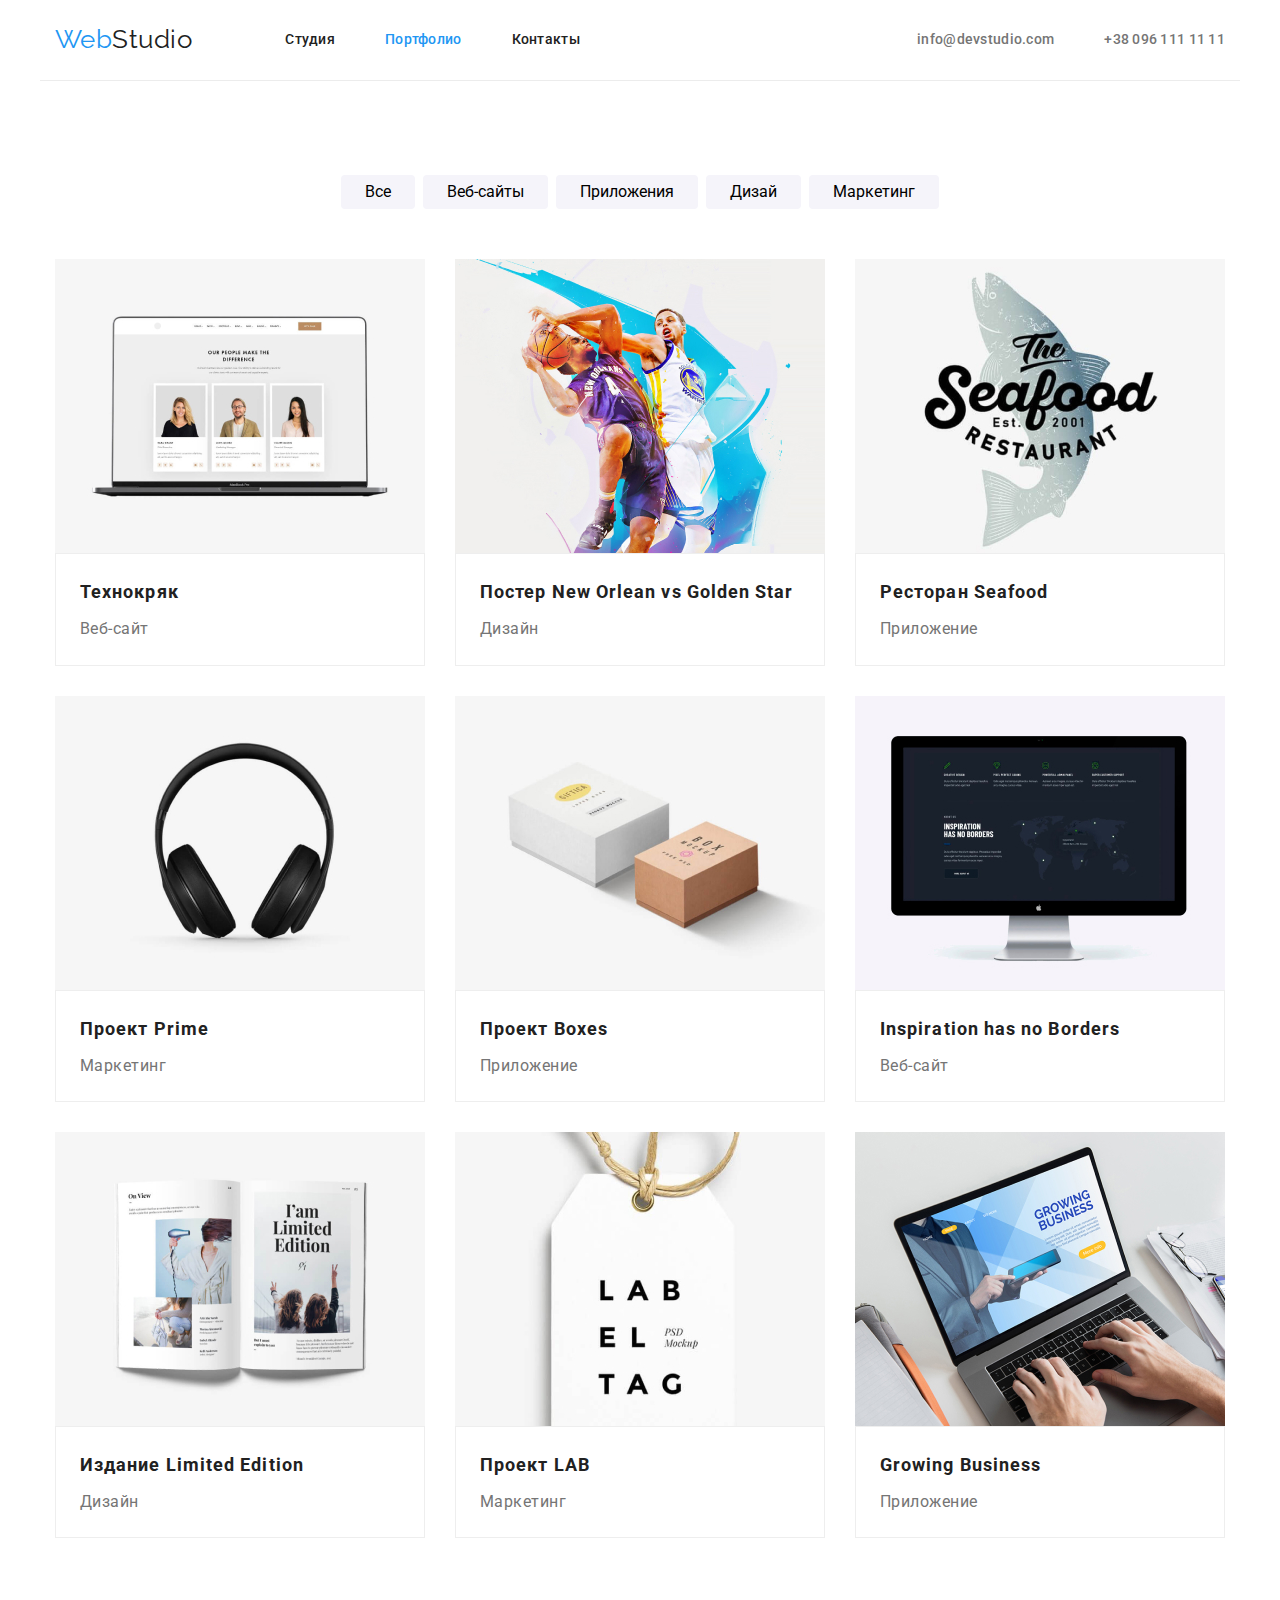
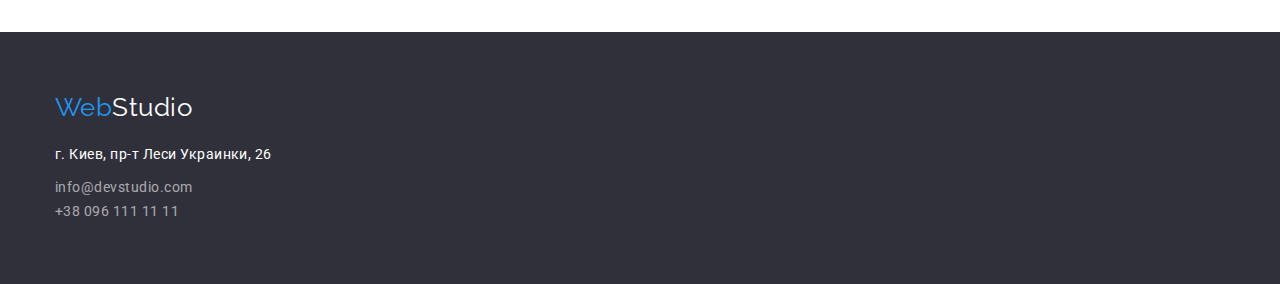
==== portfolio.html @ 2cdace1d "изменила герой, переделала портфолио" ====
<!DOCTYPE html>
<html lang="ru">
<head>
    <meta charset="UTF-8">
    <meta name="viewport" content="width=device-width, initial-scale=1.0">
    <title>WebStudio</title>
    <link rel="preconnect" href="https://fonts.gstatic.com">
    <link
        href="https://fonts.googleapis.com/css2?family=Raleway:wght@700&family=Roboto:wght@400;500;700;900&display=swap"
        rel="stylesheet">
    <link rel="stylesheet" href="./css/modern-normalize.css">
    <link rel="stylesheet" href="css/styles.css">
</head>
<body>
    <header>
        <div class="container page-header">
            <nav class="nav">
                <a href="./index.html" class="nav-logo"><span class="logo-part">Web</span>Studio</a>
                <ul class="nav-list">
                    <li class="element-nav"><a href="./index.html" class="nav-items">Студия</a></li>
                    <li class="element-nav"><a href="./portfolio.html" class="nav-items current">Портфолио</a></li>
                    <li class="element-nav"><a href="" class="nav-items">Контакты</a></li>
                </ul>
            </nav>
            <ul class="nav-list">
                <li class="element-nav"><a href="mailto:info@devstudio.com"
                        class="nav-items contacts">info@devstudio.com</a></li>
                <li class="element-nav"><a href="tel:+380961111111" class="nav-items contacts">+38 096 111 11 11</a></li>
            </ul>
        </div>
    </header>
    <main>
        <section class="all-section">
            <!--Кнопки-->
            <div class="container">
                <h1 class="visually-hidden">Примеры работ</h1>
                <ul class="btn">
                    <li class="btn-item">
                        <button type="button" class="button">Все</button>
                    </li>
                    <li class="btn-item">
                        <button type="button" class="button">Веб-сайты</button>
                    </li>
                    <li class="btn-item">
                        <button type="button" class="button">Приложения</button>
                    </li>
                    <li class="btn-item">
                        <button type="button" class="button">Дизай</button>
                    </li>
                    <li class="btn-item">
                        <button type="button" class="button">Маркетинг</button>
                    </li>
                </ul>

            <!--Примеры работ-->
                <ul class="examples">
                    <li class="item">
                        <a href="">
                            <div class="examples-thumb">
                                <img src="./images/portfolio/img1.jpg" alt="Технокряк" width="370">
                            </div> 
                            <div class="examples-content">
                                <h2 class="examples-heading">Технокряк</h2>
                                <p class="examples-text">Веб-сайт</p>
                            </div>
                        </a>
                    </li>
                    <li class="item">
                        <a href="">
                            <div class="examples-thumb">
                                <img src="./images/portfolio/img2.jpg" alt="Постер New Orlean vs Golden Star" width="370">
                            </div> 
                            <div class="examples-content">
                                <h2 class="examples-heading">Постер New Orlean vs Golden Star</h2>
                                <p class="examples-text">Дизайн</p>
                            </div>
                        </a>
                    </li>
                    <li class="item">
                        <a href="">
                            <div class="examples-thumb">
                                <img src="./images/portfolio/img3.jpg" alt="Ресторан Seafood" width="370">
                            </div> 
                            <div class="examples-content">
                                <h2 class="examples-heading">Ресторан Seafood</h2>
                                <p class="examples-text">Приложение</p>
                            </div>
                        </a>
                    </li>
                    <li class="item">
                        <a href="">
                            <div class="examples-thumb">
                                <img src="./images/portfolio/img4.jpg" alt="Проект Prime" width="370">
                            </div> 
                            <div class="examples-content">
                                <h2 class="examples-heading">Проект Prime</h2>
                                <p class="examples-text">Маркетинг</p>
                            </div>
                        </a>
                    </li>
                    <li class="item">
                        <a href="">
                            <div class="examples-thumb">
                                <img src="./images/portfolio/img5.jpg" alt="Проект Boxes" width="370">
                            </div> 
                            <div class="examples-content">
                                <h2 class="examples-heading">Проект Boxes</h2>
                                <p class="examples-text">Приложение</p>
                            </div>
                        </a>
                    </li>
                    <li class="item">
                        <a href="">
                            <div class="examples-thumb">
                                <img src="./images/portfolio/img6.jpg" alt="Inspiration has no Borders" width="370">
                            </div> 
                            <div class="examples-content">
                                <h2 class="examples-heading">Inspiration has no Borders</h2>
                                <p class="examples-text">Веб-сайт</p>
                            </div>
                        </a>
                    </li>
                    <li class="item">
                        <a href="">
                            <div class="examples-thumb">
                                <img src="./images/portfolio/img7.jpg" alt="Издание Limited Edition" width="370">
                            </div> 
                            <div class="examples-content">
                                <h2 class="examples-heading">Издание Limited Edition</h2>
                                <p class="examples-text">Дизайн</p>
                            </div>
                        </a>
                    </li>
                    <li class="item">
                        <a href="">
                            <div class="examples-thumb">
                                <img src="./images/portfolio/img8.jpg" alt="Проект LAB" width="370">
                            </div> 
                            <div class="examples-content">
                                <h2 class="examples-heading">Проект LAB</h2>
                                <p class="examples-text">Маркетинг</p>
                            </div>
                        </a>
                    </li>
                    <li class="item">
                        <a href="">
                            <div class="examples-thumb">
                                <img src="./images/portfolio/img9.jpg" alt="Growing Business" width="370">
                            </div> 
                            <div class="examples-content">
                                <h2 class="examples-heading">Growing Business</h2>
                                <p class="examples-text">Приложение</p>
                            </div>
                        </a>
                    </li>
                </ul>
            </div>
        </section>
    </main>
    <footer class="footer">
        <div class="container">
            <a href="" class="footer-logo"><span class="logo-part">Web</span>Studio</a>
            <address class="footer-address">
                <p>г. Киев, пр-т Леси Украинки, 26</p>
                <ul>
                    <li><a href="mailto:info@devstudio.com" class="footer-contacts first">info@devstudio.com</a></li>
                    <li><a href="tel:+380961111111" class="footer-contacts">+38 096 111 11 11</a></li>
                </ul>
            </address>
        </div>
    </footer>
</body>
</html>
---- css/styles.css ----
:root {
  --primary-text-color: rgb(33, 33, 33);
  --logo-text-color: rgb(33, 150, 243);
  --secondary-text-color: rgb(0, 0, 0);
  --paragraph-text-color: rgb(117, 117, 117);
  --white-text-color: rgb(255, 255, 255);
  --white-text-color-op: rgba(255, 255, 255, 0.6);
  --gray-button-portfolio: rgb(245, 244, 250);
  --hero-footer-main-page: rgb(47, 48, 58);
  --examples-gap: 30px;
}

body {
  color: var(--primary-text-color);
  background-color: var(--white-text-color);

  font-family: Roboto, sans-serif;
  letter-spacing: 0.03em;
}

a {
  text-decoration: none;
}

ul {
  list-style: none;
  margin: 0;
  padding: 0;
}

h1,
h2,
h3,
h4,
h5,
h6,
p {
  margin: 0;
}

h3 {
  font-weight: 700;
}

img {
  display: block;
  max-width: 100%;
}

/* CONTAINER */
.container {
  max-width: 1200px;
  margin: 0 auto;
  padding: 0 15px;
}

.all-section {
  padding-top: 94px;
  padding-bottom: 94px;
}

/* HEADER */
.page-header {
  display: flex;
  align-items: center;
  justify-content: space-between;
  border-bottom: 1px solid #ececec;
}

.nav {
  display: flex;
}

/* Оформление логотипа в шапке */
.nav-logo {
  padding-top: 24px;
  padding-bottom: 25px;
  margin-right: 93px;

  color: var(--primary-text-color);
  font-family: Raleway, sans-serif;

  font-size: 26px;
  line-height: 1.19;
}

.logo-part {
  color: var(--logo-text-color);
}

/* Оформление ссылок навигации */
.nav-list {
  display: flex;
}

.element-nav:not(:last-child) {
  margin-right: 50px;
}

.nav-items {
  display: block;
  padding-top: 32px;
  padding-bottom: 32px;

  color: var(--primary-text-color);

  font-weight: 500;
  font-size: 14px;
  line-height: 1.14;
  letter-spacing: 0.02em;
}

.nav-items:hover,
.nav-items:focus {
  color: var(--logo-text-color);
}

.nav-items.current {
  color: var(--logo-text-color);
}

/* Контакты в шапке */
.contacts {
  color: var(--paragraph-text-color);
}

.contacts:hover,
.contacts:focus {
  color: var(--logo-text-color);
}

/* Оформление героя */
.hero {
  min-width: 1600px;
  padding-top: 200px;
  padding-bottom: 200px;
  text-align: center;

  background-color: var(--hero-footer-main-page);
}

.page-hero {
  display: block;
  max-width: 700px;
  margin: 0 auto;
}

.hero-heading {
  margin-bottom: 40px;

  color: var(--white-text-color);

  font-weight: 900;
  font-size: 44px;
  line-height: 1.36;
  letter-spacing: 0.06em;
  text-transform: uppercase;
}

/* Оформление кнопки */
.hero-button {
  display: block;
  width: 200px;
  padding: 10px 32px;
  margin: 0 auto;

  color: var(--white-text-color);
  background-color: var(--logo-text-color);

  font-weight: 700;
  font-size: 16px;
  line-height: 1.9;
  letter-spacing: 0.03em;
  border-radius: 4px;
}

.hero-button:hover,
.hero-button:focus {
  color: var(--white-text-color-op);
}

/* Преимушества */
.features {
  padding-top: 94px;
}

.visually-hidden {
  position: absolute;
  width: 1px;
  height: 1px;
  margin: -1px;
  border: 0;
  padding: 0;
  white-space: nowrap;
  clip-path: inset(100%);
  clip: rect(0 0 0 0);
  overflow: hidden;
}

.features-list {
  display: flex;
}

.features-heading {
  margin-bottom: 10px;
  font-size: 14px;
  line-height: 1.14;
  text-transform: uppercase;
}

.features-items {
  display: flex;
  width: 270px;

  color: var(--paragraph-text-color);
  font-size: 14px;
  line-height: 1.71;
}

.features-element:not(:last-child),
.works-item:not(:last-child),
.team-element:not(:last-child) {
  margin-right: 30px;
}

/* Чем мы занимаемся */

.works-heading {
  margin-bottom: 50px;

  font-weight: 700;
  font-size: 36px;
  line-height: 1.17;
  text-align: center;
}

.works-img,
.works-item,
.team-list {
  display: flex;
}

/* Team */

.team {
  background-color: var(--gray-button-portfolio);
}

.team-element {
  text-align: center;
  background-color: var(--white-text-color);
}

.team h3 {
  margin-bottom: 10px;
  font-weight: 500;
}

.container-team {
  padding: 30px 30px;

  font-size: 16px;
  line-height: 1.19;
}

.team-text {
  color: var(--paragraph-text-color);
}

/* Оформление футера */
.footer {
  padding-top: 60px;
  padding-bottom: 60px;

  background-color: var(--hero-footer-main-page);
}

.footer-logo {
  display: block;
  margin-bottom: 20px;

  font-family: Raleway, sans-serif;

  color: var(--white-text-color);
  font-size: 26px;
  line-height: 1.19;
}

.footer-address {
  color: var(--white-text-color);

  font-size: 14px;
  line-height: 1.71;
}

.footer-address p,
.footer-item:first-child {
  margin-bottom: 9px;
}

.footer-address .footer-contacts {
  display: block;

  color: var(--white-text-color-op);
  font-style: normal;
}

/* Оформиление портфолио  */

.examples {
  display: flex;
  flex-wrap: wrap;
  margin-right: calc(-1 * var(--examples-gap));
  margin-bottom: calc(-1 * var(--examples-gap));
}

.examples > .item {
  flex-basis: calc(100% / 3 - var(--examples-gap));
  margin-right: var(--examples-gap);
  margin-bottom: var(--examples-gap);
}

.examples-content {
  padding: 20px 24px;
  border: 1px solid #eeeeee;
  box-shadow: 0px 4px 4px 0px 0, 0, 0, 0, 25;
}

.examples-heading {
  margin-bottom: 4px;

  color: var(--primary-text-color);

  font-weight: 700;
  font-size: 18px;
  line-height: 2;

  letter-spacing: 0.06em;
}

.examples-text {
  color: var(--paragraph-text-color);

  font-size: 16px;
  line-height: 1.9;
}

/* Оформиление кнопок в портфолио */

.btn {
  display: flex;
  justify-content: center;
  padding-bottom: 50px;
}

.btn-item:not(:last-child) {
  margin-right: 8px;
}

.btn .button {
  padding: 6px 22px;

  background-color: var(--gray-button-portfolio);
  border-color: transparent;
  border-radius: 4px;
}

.btn .button:hover,
.btn .button:focus {
  color: var(--white-text-color);
  background-color: var(--logo-text-color);
}

/* сетка */
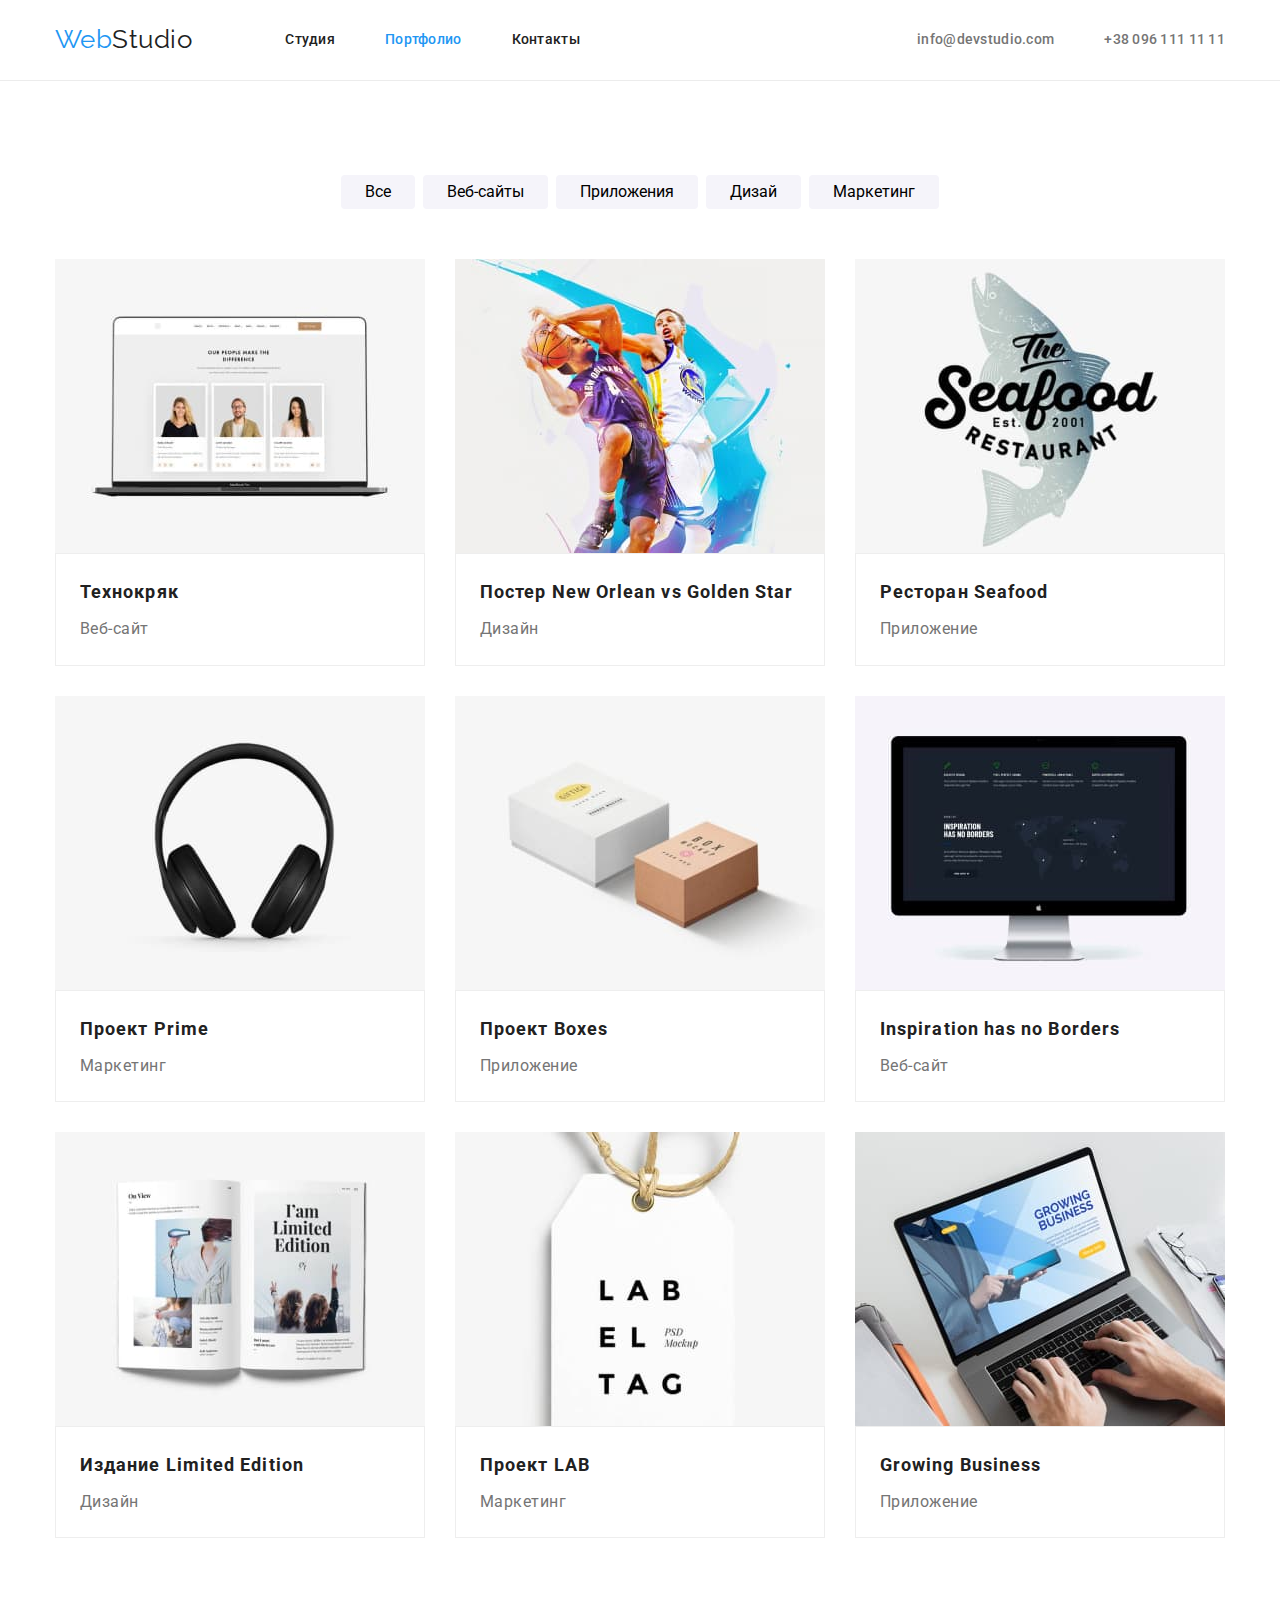
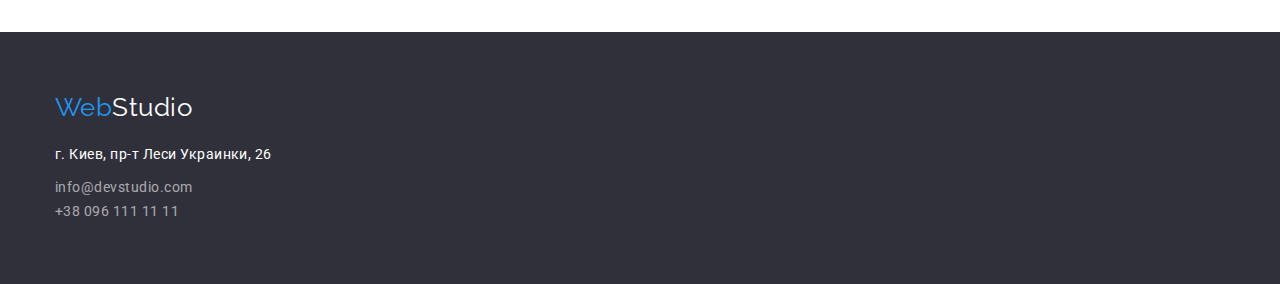
==== commit 7cf0659f: "сделала спрайт" ====
--- a/portfolio.html
+++ b/portfolio.html
@@ -56,9 +56,7 @@
                 <ul class="examples">
                     <li class="item">
                         <a href="">
-                            <div class="examples-thumb">
                                 <img src="./images/portfolio/img1.jpg" alt="Технокряк" width="370">
-                            </div> 
                             <div class="examples-content">
                                 <h2 class="examples-heading">Технокряк</h2>
                                 <p class="examples-text">Веб-сайт</p>
@@ -67,9 +65,7 @@
                     </li>
                     <li class="item">
                         <a href="">
-                            <div class="examples-thumb">
                                 <img src="./images/portfolio/img2.jpg" alt="Постер New Orlean vs Golden Star" width="370">
-                            </div> 
                             <div class="examples-content">
                                 <h2 class="examples-heading">Постер New Orlean vs Golden Star</h2>
                                 <p class="examples-text">Дизайн</p>
@@ -78,9 +74,7 @@
                     </li>
                     <li class="item">
                         <a href="">
-                            <div class="examples-thumb">
                                 <img src="./images/portfolio/img3.jpg" alt="Ресторан Seafood" width="370">
-                            </div> 
                             <div class="examples-content">
                                 <h2 class="examples-heading">Ресторан Seafood</h2>
                                 <p class="examples-text">Приложение</p>
@@ -89,9 +83,7 @@
                     </li>
                     <li class="item">
                         <a href="">
-                            <div class="examples-thumb">
                                 <img src="./images/portfolio/img4.jpg" alt="Проект Prime" width="370">
-                            </div> 
                             <div class="examples-content">
                                 <h2 class="examples-heading">Проект Prime</h2>
                                 <p class="examples-text">Маркетинг</p>
@@ -100,9 +92,7 @@
                     </li>
                     <li class="item">
                         <a href="">
-                            <div class="examples-thumb">
                                 <img src="./images/portfolio/img5.jpg" alt="Проект Boxes" width="370">
-                            </div> 
                             <div class="examples-content">
                                 <h2 class="examples-heading">Проект Boxes</h2>
                                 <p class="examples-text">Приложение</p>
@@ -111,9 +101,7 @@
                     </li>
                     <li class="item">
                         <a href="">
-                            <div class="examples-thumb">
                                 <img src="./images/portfolio/img6.jpg" alt="Inspiration has no Borders" width="370">
-                            </div> 
                             <div class="examples-content">
                                 <h2 class="examples-heading">Inspiration has no Borders</h2>
                                 <p class="examples-text">Веб-сайт</p>
@@ -122,9 +110,7 @@
                     </li>
                     <li class="item">
                         <a href="">
-                            <div class="examples-thumb">
                                 <img src="./images/portfolio/img7.jpg" alt="Издание Limited Edition" width="370">
-                            </div> 
                             <div class="examples-content">
                                 <h2 class="examples-heading">Издание Limited Edition</h2>
                                 <p class="examples-text">Дизайн</p>
@@ -133,9 +119,7 @@
                     </li>
                     <li class="item">
                         <a href="">
-                            <div class="examples-thumb">
                                 <img src="./images/portfolio/img8.jpg" alt="Проект LAB" width="370">
-                            </div> 
                             <div class="examples-content">
                                 <h2 class="examples-heading">Проект LAB</h2>
                                 <p class="examples-text">Маркетинг</p>
@@ -144,9 +128,7 @@
                     </li>
                     <li class="item">
                         <a href="">
-                            <div class="examples-thumb">
                                 <img src="./images/portfolio/img9.jpg" alt="Growing Business" width="370">
-                            </div> 
                             <div class="examples-content">
                                 <h2 class="examples-heading">Growing Business</h2>
                                 <p class="examples-text">Приложение</p>
--- a/css/styles.css
+++ b/css/styles.css
@@ -60,11 +60,14 @@
 }
 
 /* HEADER */
+header {
+  border-bottom: 1px solid #ececec;
+}
+
 .page-header {
   display: flex;
   align-items: center;
   justify-content: space-between;
-  border-bottom: 1px solid #ececec;
 }
 
 .nav {
@@ -98,7 +101,8 @@
 }
 
 .nav-items {
-  display: block;
+  display: flex;
+  align-items: center;
   padding-top: 32px;
   padding-bottom: 32px;
 
@@ -129,9 +133,29 @@
   color: var(--logo-text-color);
 }
 
+.icon-contacts {
+  margin-right: 10px;
+}
+
+.icon-contacts:hover,
+.icon-contacts:focus {
+  fill: currentColor;
+}
+
 /* Оформление героя */
 .hero {
-  min-width: 1600px;
+  max-width: 1600px;
+  height: 600px;
+  margin: 0 auto;
+  background-image: linear-gradient(
+      to right,
+      rgba(47, 48, 58, 0.4),
+      rgba(47, 48, 58, 0.4)
+    ),
+    url(../images/main/hero-img.jpg);
+  background-repeat: no-repeat;
+  background-position: center;
+  background-size: cover;
   padding-top: 200px;
   padding-bottom: 200px;
   text-align: center;
@@ -247,6 +271,7 @@
 }
 
 .team-element {
+  width: 270px;
   text-align: center;
   background-color: var(--white-text-color);
 }
@@ -320,6 +345,12 @@
   margin-bottom: var(--examples-gap);
 }
 
+.examples > .item:hover,
+.examples > .item:focus {
+  box-shadow: 0px 1px 1px rgba(0, 0, 0, 0.12), 0px 4px 4px rgba(0, 0, 0, 0.06),
+    1px 4px 6px rgba(0, 0, 0, 0.16);
+}
+
 .examples-content {
   padding: 20px 24px;
   border: 1px solid #eeeeee;
@@ -350,7 +381,7 @@
 .btn {
   display: flex;
   justify-content: center;
-  padding-bottom: 50px;
+  margin-bottom: 50px;
 }
 
 .btn-item:not(:last-child) {
@@ -369,6 +400,6 @@
 .btn .button:focus {
   color: var(--white-text-color);
   background-color: var(--logo-text-color);
-}
-
-/* сетка */
+  box-shadow: 0px 3px 1px rgba(0, 0, 0, 0.1), 0px 1px 2px rgba(0, 0, 0, 0.08),
+    0px 2px 2px rgba(0, 0, 0, 0.12);
+}
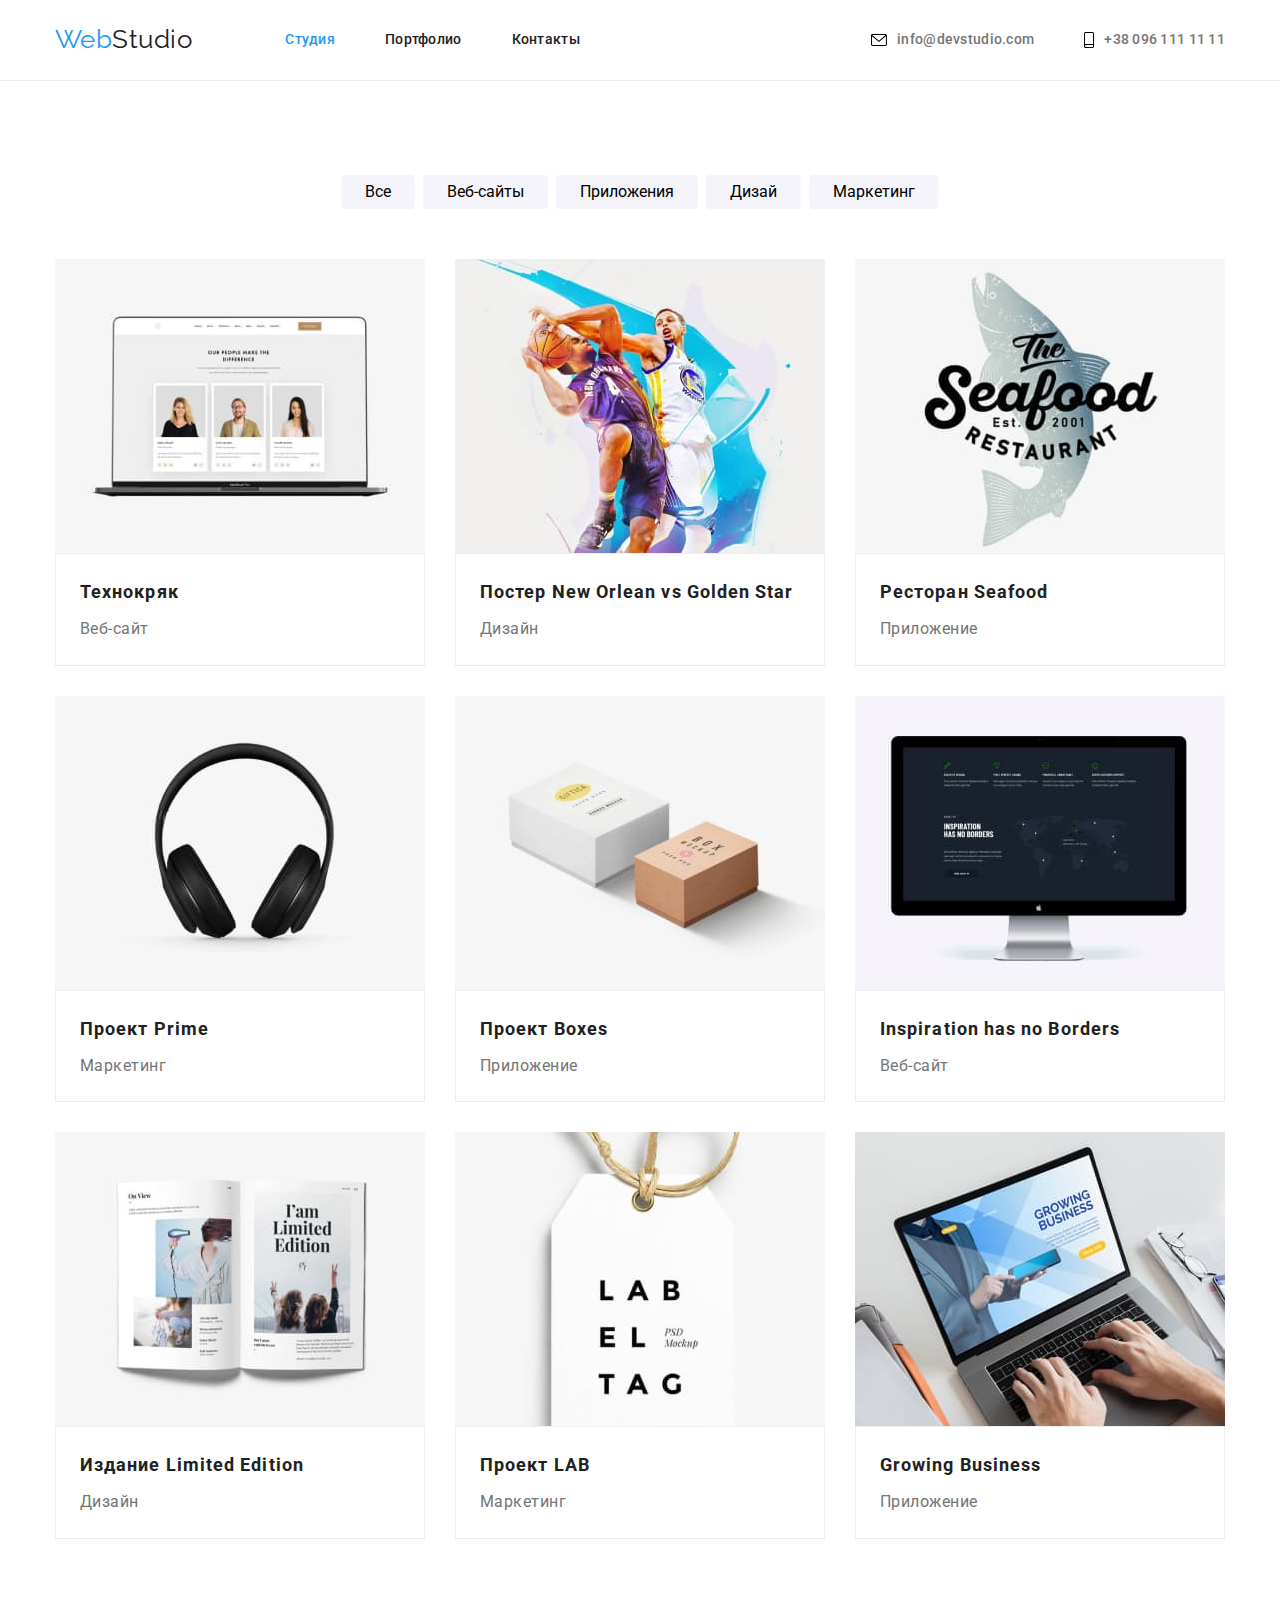
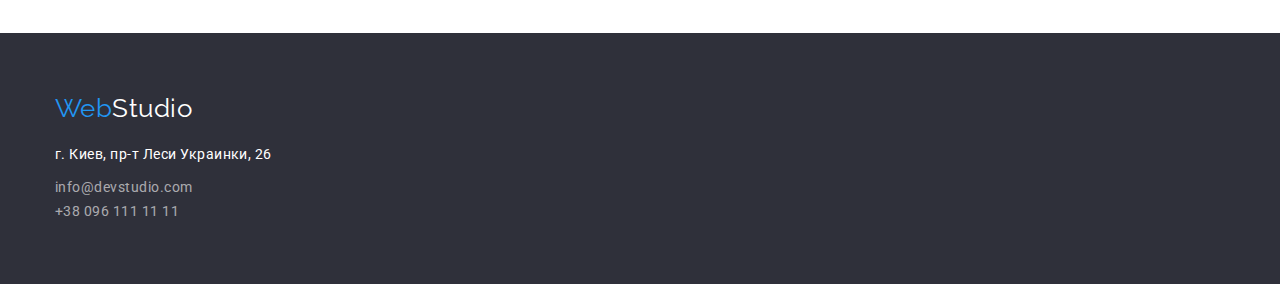
==== commit 636a0ce8: "added icons" ====
--- a/portfolio.html
+++ b/portfolio.html
@@ -17,15 +17,28 @@
             <nav class="nav">
                 <a href="./index.html" class="nav-logo"><span class="logo-part">Web</span>Studio</a>
                 <ul class="nav-list">
-                    <li class="element-nav"><a href="./index.html" class="nav-items">Студия</a></li>
-                    <li class="element-nav"><a href="./portfolio.html" class="nav-items current">Портфолио</a></li>
+                    <li class="element-nav"><a href="./index.html" class="nav-items current">Студия</a></li>
+                    <li class="element-nav"><a href="./portfolio.html" class="nav-items">Портфолио</a></li>
                     <li class="element-nav"><a href="" class="nav-items">Контакты</a></li>
                 </ul>
             </nav>
             <ul class="nav-list">
-                <li class="element-nav"><a href="mailto:info@devstudio.com"
-                        class="nav-items contacts">info@devstudio.com</a></li>
-                <li class="element-nav"><a href="tel:+380961111111" class="nav-items contacts">+38 096 111 11 11</a></li>
+                <li class="element-nav">
+                    <a href="mailto:info@devstudio.com" class="nav-items contacts">
+                        <svg class="icon-contacts" width="16" height="12">
+                            <use href="./images/sprite.svg#icon-envelope"></use>
+                        </svg>
+                        info@devstudio.com
+                    </a>
+                </li>
+                <li class="element-nav">
+                    <a href="tel:+380961111111" class="nav-items contacts">
+                        <svg class="icon-contacts" width="10" height="16">
+                            <use href="./images/sprite.svg#icon-smartphone"></use>
+                        </svg>
+                        +38 096 111 11 11
+                    </a>
+                </li>
             </ul>
         </div>
     </header>
--- a/css/styles.css
+++ b/css/styles.css
@@ -225,6 +225,10 @@
   display: flex;
 }
 
+.features-element {
+  flex-basis: calc(100% / 4 - 30px);
+}
+
 .features-heading {
   margin-bottom: 10px;
   font-size: 14px;
@@ -235,16 +239,25 @@
 .features-items {
   display: flex;
   width: 270px;
-
   color: var(--paragraph-text-color);
   font-size: 14px;
   line-height: 1.71;
 }
 
-.features-element:not(:last-child),
 .works-item:not(:last-child),
 .team-element:not(:last-child) {
   margin-right: 30px;
+}
+
+.thumb {
+  display: flex;
+  justify-content: center;
+  align-items: center;
+  width: 270px;
+  height: 120px;
+  margin-right: 30px;
+  margin-bottom: 30px;
+  background-color: var(--gray-button-portfolio);
 }
 
 /* Чем мы занимаемся */
@@ -290,6 +303,19 @@
 
 .team-text {
   color: var(--paragraph-text-color);
+}
+
+/* Наши клиенты */
+.clients {
+  display: flex;
+}
+
+.our-clients {
+  display: inline-block;
+  width: 170px;
+  justify-content: center;
+  align-items: center;
+  outline: 1px solid rgb(175, 177, 184);
 }
 
 /* Оформление футера */
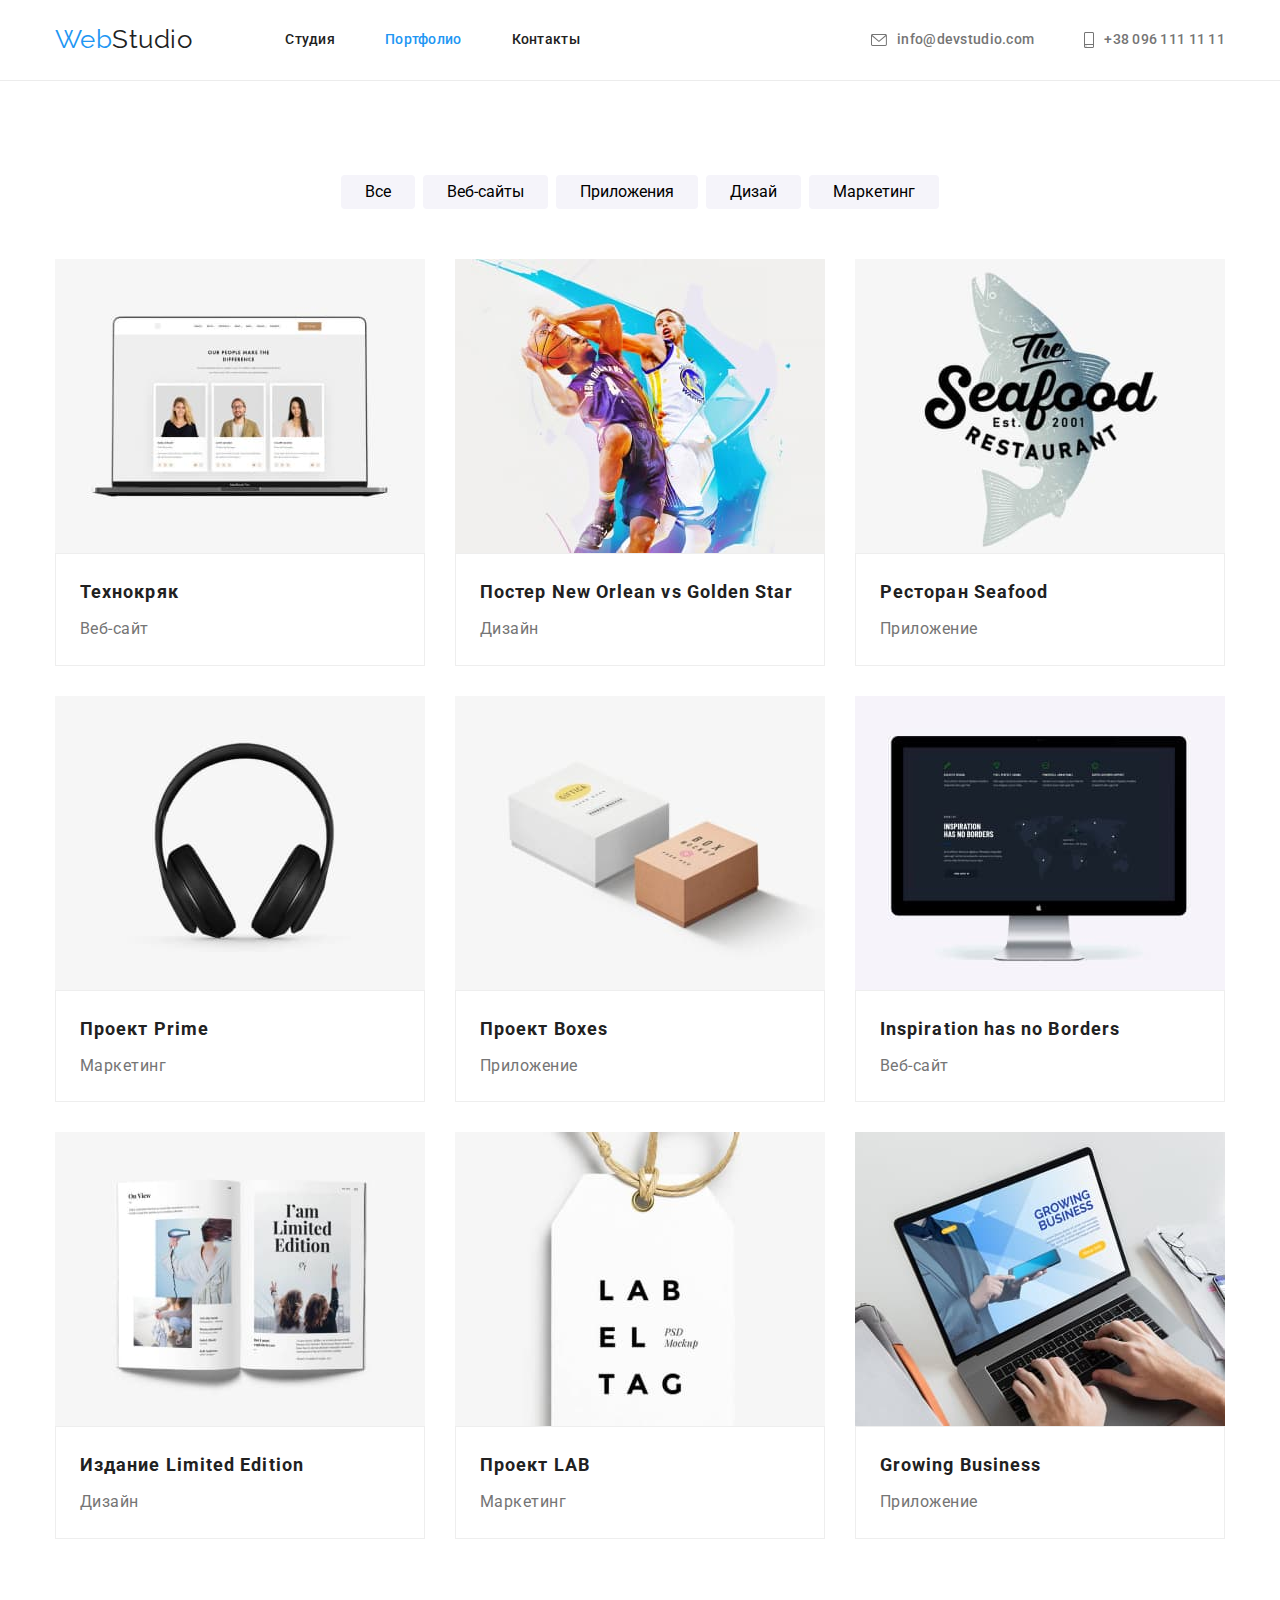
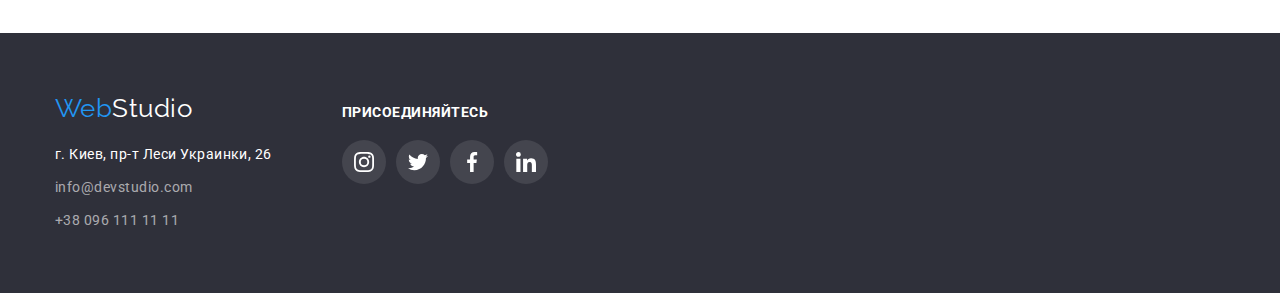
==== commit 349a85f3: "+" ====
--- a/portfolio.html
+++ b/portfolio.html
@@ -17,8 +17,8 @@
             <nav class="nav">
                 <a href="./index.html" class="nav-logo"><span class="logo-part">Web</span>Studio</a>
                 <ul class="nav-list">
-                    <li class="element-nav"><a href="./index.html" class="nav-items current">Студия</a></li>
-                    <li class="element-nav"><a href="./portfolio.html" class="nav-items">Портфолио</a></li>
+                    <li class="element-nav"><a href="./index.html" class="nav-items">Студия</a></li>
+                    <li class="element-nav"><a href="./portfolio.html" class="nav-items current">Портфолио</a></li>
                     <li class="element-nav"><a href="" class="nav-items">Контакты</a></li>
                 </ul>
             </nav>
@@ -153,15 +153,54 @@
         </section>
     </main>
     <footer class="footer">
-        <div class="container">
-            <a href="" class="footer-logo"><span class="logo-part">Web</span>Studio</a>
-            <address class="footer-address">
-                <p>г. Киев, пр-т Леси Украинки, 26</p>
-                <ul>
-                    <li><a href="mailto:info@devstudio.com" class="footer-contacts first">info@devstudio.com</a></li>
-                    <li><a href="tel:+380961111111" class="footer-contacts">+38 096 111 11 11</a></li>
-                </ul>
-            </address>
+        <div class="container all-footer">
+            <div class="main-address">
+                <a href="" class="footer-logo"><span class="logo-part">Web</span>Studio</a>
+                <address class="footer-address">
+                    <p class="footer-item">г. Киев, пр-т Леси Украинки, 26</p>
+                    <ul>
+                        <li class="footer-item">
+                            <a href="mailto:info@devstudio.com" class="footer-contacts">info@devstudio.com</a>
+                        </li>
+                        <li class="footer-item">
+                            <a href="tel:+380961111111" class="footer-contacts">+38 096 111 11 11</a>
+                        </li>
+                    </ul>
+                </address>
+            </div>
+            <div class="add-socials">
+                <h3 class="add-text">присоединяйтесь</h3>
+                <ul class="socials-list">
+                    <li class="socials-item">
+                        <a href="#" class="add-socials-link">
+                            <svg class="icon-socials">
+                                <use href="./images/sprite.svg#icon-instagram"></use>
+                            </svg>
+                        </a>
+                    </li>
+                    <li class="socials-item">
+                        <a href="#" class="add-socials-link">
+                            <svg class="icon-socials">
+                                <use href="./images/sprite.svg#icon-twitter"></use>
+                            </svg>
+                        </a>
+                    </li>
+                    <li class="socials-item">
+                        <a href="#" class="add-socials-link">
+                            <svg class="icon-socials">
+                                <use href="./images/sprite.svg#icon-facebook"></use>
+                            </svg>
+                        </a>
+                    </li>
+                    <li class="socials-item">
+                        <a href="#" class="add-socials-link">
+                            <svg class="icon-socials">
+                                <use href="./images/sprite.svg#icon-linkedin"></use>
+                            </svg>
+                        </a>
+                    </li>
+                </ul>
+            </div>
         </div>
     </footer>
 </body>
--- a/css/styles.css
+++ b/css/styles.css
@@ -7,6 +7,7 @@
   --white-text-color-op: rgba(255, 255, 255, 0.6);
   --gray-button-portfolio: rgb(245, 244, 250);
   --hero-footer-main-page: rgb(47, 48, 58);
+  --icon-color-gray: rgb(175, 177, 184);
   --examples-gap: 30px;
 }
 
@@ -85,6 +86,8 @@
 
   font-size: 26px;
   line-height: 1.19;
+
+  outline: none;
 }
 
 .logo-part {
@@ -117,6 +120,7 @@
 .nav-items:hover,
 .nav-items:focus {
   color: var(--logo-text-color);
+  outline: none;
 }
 
 .nav-items.current {
@@ -135,6 +139,7 @@
 
 .icon-contacts {
   margin-right: 10px;
+  fill: currentColor;
 }
 
 .icon-contacts:hover,
@@ -201,6 +206,7 @@
 .hero-button:hover,
 .hero-button:focus {
   color: var(--white-text-color-op);
+  outline: none;
 }
 
 /* Преимушества */
@@ -303,19 +309,76 @@
 
 .team-text {
   color: var(--paragraph-text-color);
+  margin-bottom: 16px;
+}
+
+.socials-list {
+  display: flex;
+  margin-right: -10px;
+}
+
+.socials-item {
+  flex-basis: calc(100% / 4 - 10px);
+  margin-right: 10px;
+}
+
+.socials-link {
+  display: flex;
+  justify-content: center;
+  align-items: center;
+  width: 44px;
+  height: 44px;
+  background-color: var(--white-text-color);
+  fill: var(--icon-color-gray);
+  border-radius: 50%;
+}
+
+.socials-link:hover,
+.socials-link:focus {
+  fill: var(--white-text-color);
+  background-color: var(--logo-text-color);
+  outline: none;
+}
+
+.icon-socials {
+  width: 20px;
+  height: 20px;
 }
 
 /* Наши клиенты */
 .clients {
   display: flex;
+  margin-right: calc(-1 * var(--examples-gap));
+}
+
+.clients-item {
+  flex-basis: calc(100% / 6 - var(--examples-gap));
+  margin-right: var(--examples-gap);
 }
 
 .our-clients {
-  display: inline-block;
-  width: 170px;
+  display: block;
+}
+
+.thumb-clients {
+  display: flex;
   justify-content: center;
   align-items: center;
-  outline: 1px solid rgb(175, 177, 184);
+  height: 90px;
+  color: var(--icon-color-gray);
+  border: 1px solid rgb(175, 177, 184);
+  border-radius: 4px;
+}
+
+.icon-clients {
+  fill: currentColor;
+}
+
+.thumb-clients:hover,
+.thumb-clients:focus {
+  color: var(--logo-text-color);
+  border: 1px solid var(--logo-text-color);
+  outline: none;
 }
 
 /* Оформление футера */
@@ -326,6 +389,15 @@
   background-color: var(--hero-footer-main-page);
 }
 
+.all-footer {
+  display: flex;
+  align-items: baseline;
+}
+
+.main-address {
+  margin-right: 70px;
+}
+
 .footer-logo {
   display: block;
   margin-bottom: 20px;
@@ -344,7 +416,6 @@
   line-height: 1.71;
 }
 
-.footer-address p,
 .footer-item:first-child {
   margin-bottom: 9px;
 }
@@ -354,6 +425,32 @@
 
   color: var(--white-text-color-op);
   font-style: normal;
+}
+
+.add-text {
+  color: var(--white-text-color);
+
+  margin-bottom: 20px;
+  font-size: 14px;
+  line-height: 1.17;
+  text-transform: uppercase;
+}
+
+.add-socials-link {
+  display: flex;
+  justify-content: center;
+  align-items: center;
+  width: 44px;
+  height: 44px;
+  background-color: rgba(255, 255, 255, 0.1);
+  fill: var(--white-text-color);
+  border-radius: 50%;
+}
+
+.add-socials-link:hover,
+.add-socials-link:focus {
+  background-color: var(--logo-text-color);
+  outline: none;
 }
 
 /* Оформиление портфолио  */
